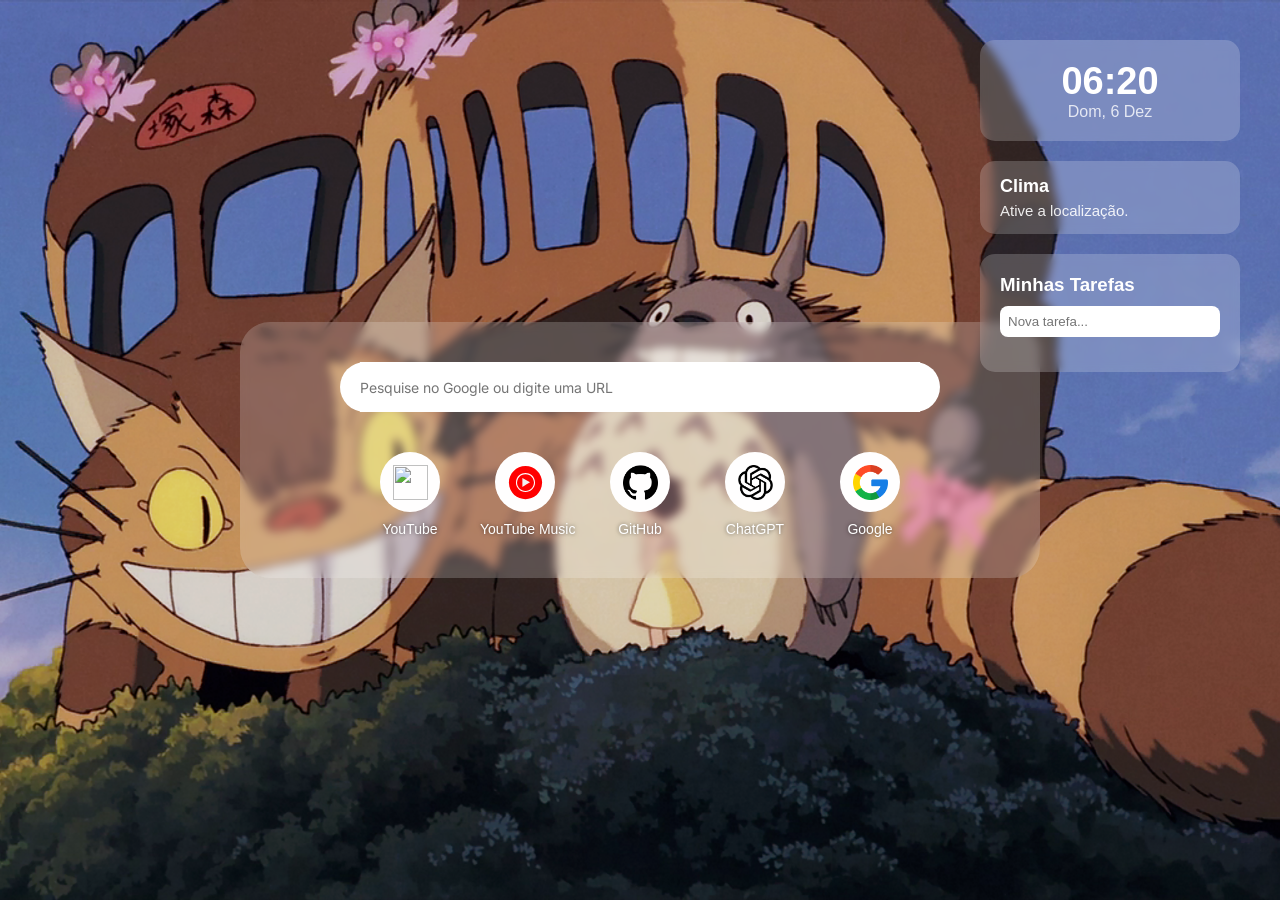
==== index.html @ b428fbd4 "first commit" ====
<!DOCTYPE html>
<html lang="pt-br">

<head>
    <meta charset="UTF-8">
    <meta name="viewport" content="width=device-width, initial-scale=1.0">
    <link rel="stylesheet" href="src/styles/styles.css">
    <title>HOME</title>
</head>

<body>
    <img class="background" src="./src/images/background.png">

    <div class="content">

        <form onsubmit="return searchGoogle()">
            <div class="search-box">
                <input type="text" id="searchInput" placeholder="Pesquise no Google ou digite uma URL">
            </div>
        </form>
        
        <div class="shortcuts">

            <div class="shortcut" onclick="window.open('https://www.youtube.com', '_blank')">
                <div class="shortcut-icon">
                    <img src="https://www.svgrepo.com/show/13671/youtube.svg">
                </div>
                <span>YouTube</span>
            </div>
            <div class="shortcut" onclick="window.open('https://music.youtube.com/', '_blank')">
                <div class="shortcut-icon">
                    <img src="src/images/youtube-music-song-multimedia-audio-svgrepo-com.svg">
                </div>
                <span>YouTube Music</span>
            </div>

            <div class="shortcut" onclick="window.open('https://github.com/user2510s', '_blank')">
                <div class="shortcut-icon">
                    <img src="src/images/github.png">
                </div>
                <span>GitHub</span>
            </div>

            <div class="shortcut" onclick="window.open('https://chat.openai.com', '_blank')">
                <div class="shortcut-icon">
                    <img src="src/images/chatgpt.png">
                </div>
                <span>ChatGPT</span>
            </div>

            <div class="shortcut" onclick="window.open('https://www.google.com', '_blank')">
                <div class="shortcut-icon">
                    <img src="src/images/google.png">
                </div>
                <span>Google</span>
            </div>

        </div>

    </div>
    <div class="widgets-container">

        <div class="clock">
            <div class="clock-time" id="clockTime">00:00</div>
            <div class="clock-date" id="clockDate">Carregando...</div>
        </div>

        <div class="weather" id="weatherBox">
            <h3>Clima</h3>
            <div class="weather-info" id="weatherInfo">Carregando...</div>
        </div>

        <div class="todo-box">
            <h3>Minhas Tarefas</h3>

            <input type="text" id="todoInput" placeholder="Nova tarefa...">

            <div id="todoList"></div>
        </div>
        

    </div>

    <script src="src/scripts/script.js"></script>

</body>

</html>
---- src/styles/styles.css ----
@import url("https://fonts.googleapis.com/css2?family=Inter:ital,opsz,wght@0,14..32,100..900;1,14..32,100..900&display=swap");

* {
  padding: 0;
  margin: 0;
  box-sizing: border-box;
  font-family: Arial, sans-serif;
}

body {
  width: 100%;
  height: 100vh;
  overflow: hidden;
  display: flex;
  align-items: center;
  justify-content: center;
  font-family: "Inter", sans-serif;
  font-weight: 300;
}

.background {
  position: fixed;
  top: 0;
  left: 0;
  width: 100%;
  height: 100%;
  object-fit: cover;
  z-index: -99;
  transition: transform 0.1s linear;
}

.content {
  width: 800px;
  padding: 40px;
  text-align: center;
  background-color: rgba(254, 255, 255, 0.2);
  backdrop-filter: blur(5px);
  border-radius: 30px;
}
/* Barra de busca */
.search-box {
  width: 100%;
  max-width: 600px;
  height: 50px;
  margin: 0 auto;
  background: white;
  border-radius: 25px;
  display: flex;
  align-items: center;
  padding: 0 20px;
}

.search-box input {
  width: 100%;
  height: 100%;
  font-family: "Inter", sans-serif;
  font-weight: bolder;
  border: none;
  outline: none;
  font-size: 14px;
}

/* Grid de atalhos */
.shortcuts {
  margin-top: 40px;
  display: flex;
  justify-content: center;
  align-items: center;
  flex-wrap: wrap;
  gap: 25px;
}

.shortcut {
  width: 90px;
  text-align: center;
  cursor: pointer;
  transition: all 0.5s cubic-bezier(0.075, 0.82, 0.165, 1);
}
.shortcut:hover {
  scale: 1.1;
  transition: all 0.5s cubic-bezier(0.075, 0.82, 0.165, 1);
}

.shortcut-icon {
  width: 60px;
  height: 60px;
  background: rgb(255, 254, 254);
  backdrop-filter: blur(8px);
  border-radius: 50%;
  display: flex;
  align-items: center;
  justify-content: center;
  margin: 0 auto 8px;
}

.shortcut-icon img {
  width: 35px;
  height: 35px;
}

.shortcut span {
  font-size: 14px;
  color: white;
  text-shadow: 0px 0px 4px rgba(0, 0, 0, 0.6);
  white-space: nowrap;
}
.widgets-container {
  position: absolute;
  top: 40px;
  right: 40px;
  display: flex;
  flex-direction: column;
  gap: 20px;
  z-index: 3;
}

/* ==== RELÓGIO ==== */
.clock {
  background: rgba(255, 255, 255, 0.2);
  backdrop-filter: blur(5px);
  padding: 20px 30px;
  border-radius: 15px;
  color: white;
  text-align: center;
  font-family: Arial, sans-serif;
  min-width: 180px;
}

.clock-time {
  font-size: 38px;
  font-weight: bold;
}

.clock-date {
  font-size: 16px;
  opacity: 0.8;
}

/* ==== CLIMA ==== */
.weather {
  background: rgba(255, 255, 255, 0.2);
  backdrop-filter: blur(5px);
  padding: 15px 20px;
  border-radius: 15px;
  color: white;
  min-width: 200px;
}

.weather h3 {
  margin-bottom: 5px;
  font-size: 18px;
}

.weather-info {
  font-size: 15px;
  opacity: 0.9;
}

/* ==== TO-DO LIST ==== */
.todo-box {
  background: rgba(255, 255, 255, 0.2);
  backdrop-filter: blur(5px);
  padding: 20px;
  border-radius: 15px;
  width: 260px;
  color: white;
}

.todo-box h3 {
  margin-bottom: 10px;
}

.todo-box input {
  width: 100%;
  padding: 8px;
  border-radius: 8px;
  border: none;
  outline: none;
  margin-bottom: 15px;
}

.todo-item {
  display: flex;
  justify-content: space-between;
  background: rgba(255, 255, 255, 0.15);
  padding: 8px;
  margin-bottom: 8px;
  border-radius: 8px;
}

.todo-text {
  width: 80%;
}

.todo-remove {
  cursor: pointer;
  font-weight: bold;
  color: #ffaaaa;
}
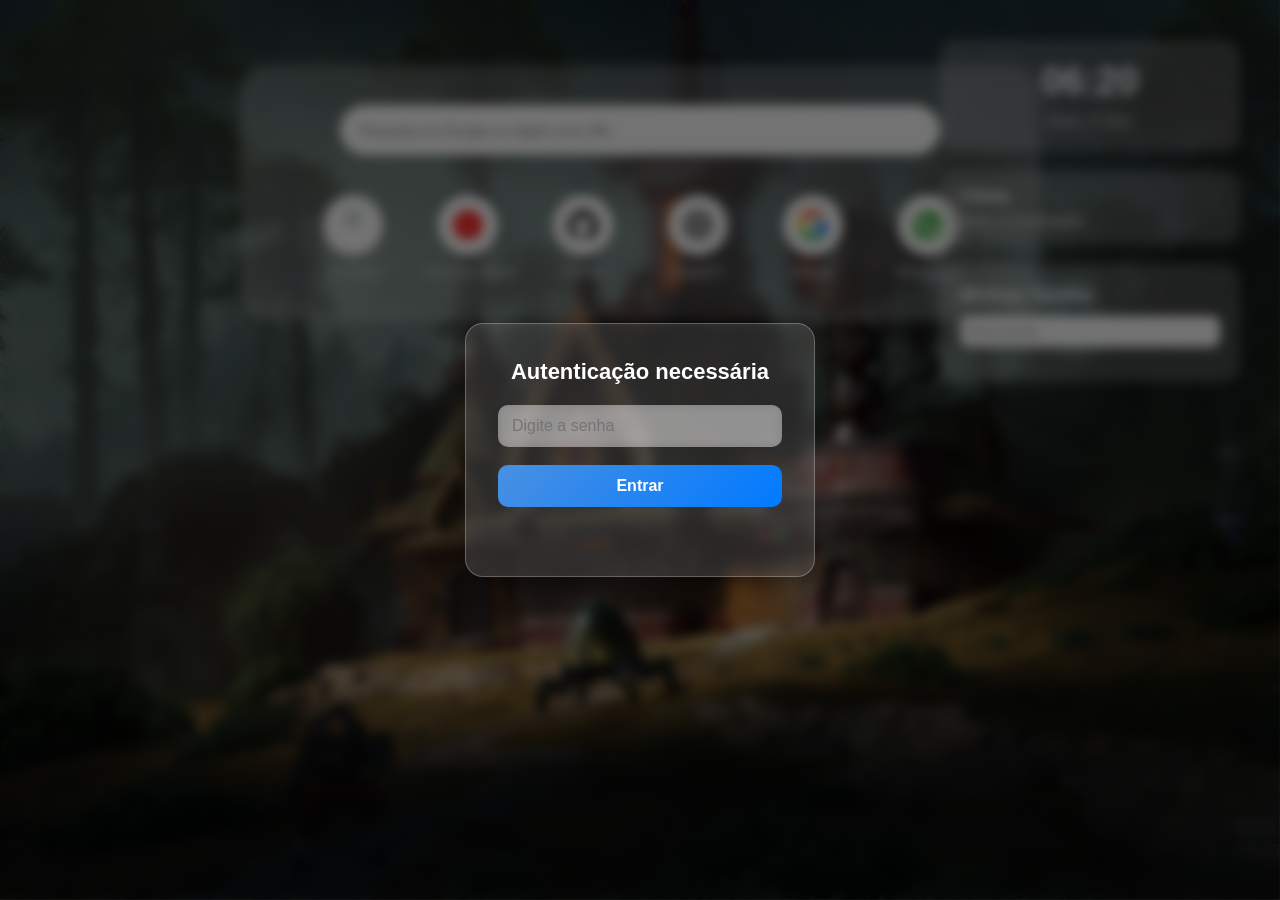
==== commit 7a37540e: "updates" ====
--- a/index.html
+++ b/index.html
@@ -6,19 +6,21 @@
     <meta name="viewport" content="width=device-width, initial-scale=1.0">
     <link rel="stylesheet" href="src/styles/styles.css">
     <title>HOME</title>
+    <link rel="shortcut icon" href="src/images/logo.png" type="image/x-icon">
 </head>
 
 <body>
-    <img class="background" src="./src/images/background.png">
+    <img class="background" src="./src/images/wallhaven-yqqvv7.jpg">
 
     <div class="content">
 
         <form onsubmit="return searchGoogle()">
             <div class="search-box">
-                <input type="text" id="searchInput" placeholder="Pesquise no Google ou digite uma URL">
+                <input type="text" id="searchInput" placeholder="Pesquise no Google ou digite uma URL"
+                    autocomplete="off">
             </div>
         </form>
-        
+
         <div class="shortcuts">
 
             <div class="shortcut" onclick="window.open('https://www.youtube.com', '_blank')">
@@ -54,6 +56,12 @@
                 </div>
                 <span>Google</span>
             </div>
+            <div class="shortcut" onclick="window.open('https://web.whatsapp.com/', '_blank')">
+                <div class="shortcut-icon">
+                    <img src="src/images/whatsapp.png">
+                </div>
+                <span>Whatsapp</span>
+            </div>
 
         </div>
 
@@ -77,11 +85,31 @@
 
             <div id="todoList"></div>
         </div>
-        
+
 
     </div>
+    <div class="autocomplete-box" id="autocompleteBox"></div>
 
+    <div id="recentHistory" class="recent-history" id="recentHistory"></div>
+
+    <div id="overlay" class="overlay">
+        <div class="popup">
+            <h2>Autenticação necessária</h2>
+            <input type="password" id="passwordInput" placeholder="Digite a senha">
+            <button id="passwordBtn">Entrar</button>
+            <p id="passwordError" class="error"></p>
+        </div>
+    </div>
+
+
+
+    <div id="liveIconsContainer"></div>
+
+
+
+    <script src="src/scripts/tw.js"></script>
     <script src="src/scripts/script.js"></script>
+    <script src="src/scripts/security.js"></script>
 
 </body>
 
--- a/src/styles/styles.css
+++ b/src/styles/styles.css
@@ -14,8 +14,115 @@
   display: flex;
   align-items: center;
   justify-content: center;
+  flex-direction: column;
   font-family: "Inter", sans-serif;
   font-weight: 300;
+}
+/* Overlay escuro com blur */
+.overlay {
+  position: fixed;
+  inset: 0;
+  background: rgba(0, 0, 0, 0.55);
+  backdrop-filter: blur(6px);
+  display: flex;
+  align-items: center;
+  justify-content: center;
+  z-index: 999999;
+  animation: fadeIn 0.3s ease;
+}
+
+/* Card do popup (efeito glass) */
+.popup {
+  width: 350px;
+  padding: 35px 32px;
+  background: rgba(255, 255, 255, 0.15);
+  backdrop-filter: blur(12px);
+  border-radius: 18px;
+  border: 1px solid rgba(255, 255, 255, 0.25);
+  box-shadow: 0 8px 35px rgba(0, 0, 0, 0.3);
+  text-align: center;
+  animation: slideUp 0.35s ease;
+}
+
+/* Título */
+.popup h2 {
+  color: white;
+  font-weight: 600;
+  font-size: 22px;
+  margin-bottom: 20px;
+}
+
+/* Input estilizado */
+.popup input {
+  width: 100%;
+  padding: 12px 14px;
+  font-size: 16px;
+  border-radius: 10px;
+  border: none;
+  outline: none;
+  background: rgba(255, 255, 255, 0.4);
+  backdrop-filter: blur(4px);
+  color: #000;
+  transition: all 0.2s ease;
+}
+
+.popup input:focus {
+  background: rgba(255, 255, 255, 0.55);
+  box-shadow: 0 0 0 2px rgba(255, 255, 255, 0.65);
+}
+
+/* Botão */
+.popup button {
+  width: 100%;
+  padding: 12px;
+  margin-top: 18px;
+  background: linear-gradient(135deg, #4a90e2, #007aff);
+  border: none;
+  border-radius: 10px;
+  font-size: 16px;
+  font-weight: 600;
+  color: white;
+  cursor: pointer;
+  transition: all 0.25s ease;
+}
+
+.popup button:hover {
+  transform: translateY(-2px);
+  box-shadow: 0 6px 15px rgba(0, 122, 255, 0.35);
+}
+
+.popup button:active {
+  transform: translateY(0);
+  box-shadow: none;
+}
+
+/* Texto de erro */
+#passwordError {
+  margin-top: 14px;
+  height: 20px;
+  color: #ff4444;
+  font-weight: 500;
+}
+
+/* Animações */
+@keyframes fadeIn {
+  from {
+    opacity: 0;
+  }
+  to {
+    opacity: 1;
+  }
+}
+
+@keyframes slideUp {
+  from {
+    opacity: 0;
+    transform: translateY(40px);
+  }
+  to {
+    opacity: 1;
+    transform: translateY(0);
+  }
 }
 
 .background {
@@ -31,6 +138,8 @@
 
 .content {
   width: 800px;
+  position: absolute;
+  top: 65px;
   padding: 40px;
   text-align: center;
   background-color: rgba(254, 255, 255, 0.2);
@@ -91,11 +200,15 @@
   align-items: center;
   justify-content: center;
   margin: 0 auto 8px;
-}
-
+  transition: all 0.5s cubic-bezier(0.075, 0.82, 0.165, 1);
+}
+.shortcut-icon:hover {
+  scale: 1.1;
+  transition: all 0.5s cubic-bezier(0.075, 0.82, 0.165, 1);
+}
 .shortcut-icon img {
-  width: 35px;
-  height: 35px;
+  width: 50%;
+  height: 50%;
 }
 
 .shortcut span {
@@ -123,7 +236,7 @@
   color: white;
   text-align: center;
   font-family: Arial, sans-serif;
-  min-width: 180px;
+  width: 300px;
 }
 
 .clock-time {
@@ -132,6 +245,7 @@
 }
 
 .clock-date {
+  margin-top: 10px;
   font-size: 16px;
   opacity: 0.8;
 }
@@ -143,7 +257,7 @@
   padding: 15px 20px;
   border-radius: 15px;
   color: white;
-  min-width: 200px;
+  width: 300px;
 }
 
 .weather h3 {
@@ -162,7 +276,7 @@
   backdrop-filter: blur(5px);
   padding: 20px;
   border-radius: 15px;
-  width: 260px;
+  width: 300px;
   color: white;
 }
 
@@ -194,6 +308,140 @@
 
 .todo-remove {
   cursor: pointer;
+  font-weight: 100;
+  color: #ff5c5c;
+  font-size: 20px;
+}
+
+.recent-history {
+  position: absolute;
+  top: 340px;
+  margin-top: 20px;
+  width: 800px;
+  display: flex;
+  gap: 12px;
+  z-index: 999;
+  flex-wrap: wrap;
+}
+
+.history-item {
+  display: flex;
+  align-items: center;
+  gap: 8px;
+  background-color: rgba(254, 255, 255, 0.2);
+  padding: 10px 15px;
+  border-radius: 12px;
+  cursor: pointer;
+  transition: 0.2s;
+  backdrop-filter: blur(5px);
+  z-index: 999;
+}
+
+.history-item:hover {
+  background: rgba(255, 255, 255, 0.2);
+  scale: 1.1;
+}
+
+.history-item img {
+  width: 22px;
+  height: 22px;
+  border-radius: 4px;
+}
+
+.history-text {
+  color: white;
+  font-size: 14px;
+}
+#autocompleteBox {
+  position: absolute;
+  top: 325px;
+  width: 800px;
+  background-color: rgba(254, 255, 255, 0.2);
+  backdrop-filter: blur(5px);
+  border-radius: 30px;
+  padding: 20px;
+  overflow: hidden;
+  display: none;
+  transform-origin: top;
+  animation: fadeDown 0.15s ease-out;
+  z-index: 999;
+  color: #ffffff;
+  max-height: 500px;
+  overflow-y: auto;
+}
+#autocompleteBox {
+  scrollbar-width: none; /* Firefox */
+  -ms-overflow-style: none; /* IE 10+ */
+}
+
+@keyframes fadeDown {
+  from {
+    opacity: 0;
+    transform: translateY(-6px) scale(0.98);
+  }
+  to {
+    opacity: 1;
+    transform: translateY(0) scale(1);
+  }
+}
+
+.autocomplete-section-title {
+  padding: 8px 12px;
+  font-size: 12px;
+  color: #ffffff;
+  font-weight: bolder;
+  text-transform: uppercase;
+}
+
+.autocomplete-item {
+  display: flex;
+  align-items: center;
+  padding: 10px 12px;
+  cursor: pointer;
+}
+
+.autocomplete-item:hover,
+.autocomplete-item.active {
+  background-color: rgba(254, 255, 255, 0.2);
+  border-radius: 20px;
+}
+
+.autocomplete-highlight {
   font-weight: bold;
-  color: #ffaaaa;
-}
+}
+
+#liveIconsContainer {
+    position: fixed;
+    bottom: 20px;
+    left: 20px;
+    display: flex;
+    gap: 10px;
+    z-index: 9999;
+}
+
+.live-icon {
+    position: relative;
+    width: 50px;
+    height: 50px;
+    cursor: pointer;
+}
+
+.live-icon img {
+    width: 100%;
+    height: 100%;
+    border-radius: 50%;
+    object-fit: cover;
+    position: relative;
+    z-index: 2; /* garante que a foto fique na frente das partículas */
+    transition: all linear .1s;
+}
+.live-icon img:hover{
+  scale: 1.1;
+}
+
+@keyframes pulseParticle {
+    0% { transform: scale(0) translate(0,0); opacity: 0.8; }
+    50% { transform: scale(1) translate(var(--x), var(--y)); opacity: 0.5; }
+    100% { transform: scale(0) translate(0,0); opacity: 0; }
+}
+
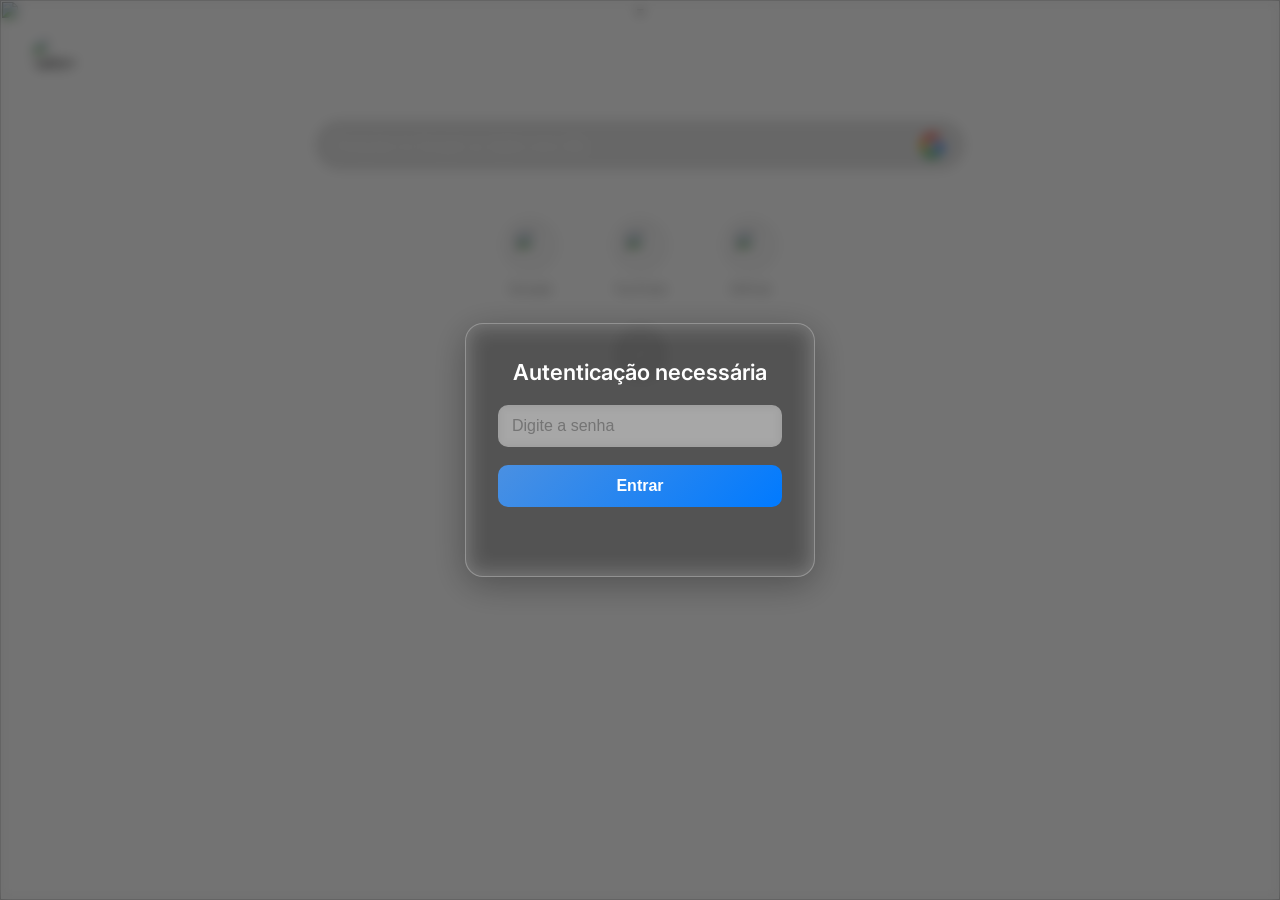
==== commit eb09d751: "Big updates" ====
--- a/index.html
+++ b/index.html
@@ -4,113 +4,467 @@
 <head>
     <meta charset="UTF-8">
     <meta name="viewport" content="width=device-width, initial-scale=1.0">
+
     <link rel="stylesheet" href="src/styles/styles.css">
+    <link rel="stylesheet" href="src/styles/modalSetings.css">
     <title>HOME</title>
     <link rel="shortcut icon" href="src/images/logo.png" type="image/x-icon">
 </head>
 
 <body>
-    <img class="background" src="./src/images/wallhaven-yqqvv7.jpg">
-
-    <div class="content">
-
-        <form onsubmit="return searchGoogle()">
-            <div class="search-box">
-                <input type="text" id="searchInput" placeholder="Pesquise no Google ou digite uma URL"
-                    autocomplete="off">
-            </div>
-        </form>
-
-        <div class="shortcuts">
-
-            <div class="shortcut" onclick="window.open('https://www.youtube.com', '_blank')">
-                <div class="shortcut-icon">
-                    <img src="https://www.svgrepo.com/show/13671/youtube.svg">
+    <img class="background" src="" id="homeWallpaper">
+
+    <!--background-->
+    <!---->=
+
+    <div class="container">
+
+        <div class="content">
+            <form id="searchForm">
+                <div class="search-box">
+                    <input type="text" id="searchInput" placeholder="Pesquise no Google ou digite uma URL"
+                        autocomplete="off" />
+                    <img src="src/images/google-marketing-platform-svgrepo-com.svg" class="searchIcon" id="search"
+                        alt="search" />
                 </div>
-                <span>YouTube</span>
-            </div>
-            <div class="shortcut" onclick="window.open('https://music.youtube.com/', '_blank')">
-                <div class="shortcut-icon">
-                    <img src="src/images/youtube-music-song-multimedia-audio-svgrepo-com.svg">
-                </div>
-                <span>YouTube Music</span>
-            </div>
-
-            <div class="shortcut" onclick="window.open('https://github.com/user2510s', '_blank')">
-                <div class="shortcut-icon">
-                    <img src="src/images/github.png">
-                </div>
-                <span>GitHub</span>
-            </div>
-
-            <div class="shortcut" onclick="window.open('https://chat.openai.com', '_blank')">
-                <div class="shortcut-icon">
-                    <img src="src/images/chatgpt.png">
-                </div>
-                <span>ChatGPT</span>
-            </div>
-
-            <div class="shortcut" onclick="window.open('https://www.google.com', '_blank')">
-                <div class="shortcut-icon">
-                    <img src="src/images/google.png">
-                </div>
-                <span>Google</span>
-            </div>
-            <div class="shortcut" onclick="window.open('https://web.whatsapp.com/', '_blank')">
-                <div class="shortcut-icon">
-                    <img src="src/images/whatsapp.png">
-                </div>
-                <span>Whatsapp</span>
-            </div>
-
-        </div>
-
-    </div>
-    <div class="widgets-container">
-
-        <div class="clock">
-            <div class="clock-time" id="clockTime">00:00</div>
-            <div class="clock-date" id="clockDate">Carregando...</div>
-        </div>
-
-        <div class="weather" id="weatherBox">
-            <h3>Clima</h3>
-            <div class="weather-info" id="weatherInfo">Carregando...</div>
-        </div>
-
-        <div class="todo-box">
-            <h3>Minhas Tarefas</h3>
-
-            <input type="text" id="todoInput" placeholder="Nova tarefa...">
-
-            <div id="todoList"></div>
-        </div>
-
-
-    </div>
-    <div class="autocomplete-box" id="autocompleteBox"></div>
-
-    <div id="recentHistory" class="recent-history" id="recentHistory"></div>
-
-    <div id="overlay" class="overlay">
-        <div class="popup">
-            <h2>Autenticação necessária</h2>
-            <input type="password" id="passwordInput" placeholder="Digite a senha">
-            <button id="passwordBtn">Entrar</button>
-            <p id="passwordError" class="error"></p>
-        </div>
-    </div>
+            </form>
+
+            <!-- shortcuts -->
+
+            <div class="shortcuts" id="shortcutsContainer"></div>
+
+            <div class="shortcut add-button" id="addShortcutBtn">
+                <img src="icons/edit-3-svgrepo-com.svg" alt="add" style="width: 20px;">
+            </div>
+
+            <!-- MENU DE CONTEXTO -->
+
+        </div>
+
+        <!-- widgets -->
+
+        <div class="widgets-container">
+
+            <div class="clock" id="clockcontainer">
+                <div class="clock-time" id="clockTime">00:00</div>
+                <div class="clock-date" id="clockDate" style="display: none;">Carregando...</div>
+            </div>
+
+            <div class="weather" id="weatherBox">
+                <div class="weather-info" id="weatherInfo">Carregando...</div>
+            </div>
+
+        </div>
+
+        <div class="autocomplete-box" id="autocompleteBox"></div>
+
+        <div id="recentHistory" class="recent-history" id="recentHistory"></div>
+
+        <div id="overlay" class="overlay">
+
+            <div class="popup">
+                <h2>Autenticação necessária</h2>
+                <input type="password" id="passwordInput" placeholder="Digite a senha">
+                <button id="passwordBtn">Entrar</button>
+                <p id="passwordError" class="error"></p>
+            </div>
+
+        </div>
+
+    </div>
+
+    <!-- Modal -->
+
+    <div id="shortcutModal" class="modal">
+
+        <div class="modal-content">
+            <h3 id="modalTitle">Adicionar Atalho</h3>
+
+            <input id="siteName" type="text" placeholder="Nome do site" autocomplete="off">
+            <input id="siteUrl" type="text" placeholder="URL (https://...)" autocomplete="off">
+
+            <button id="saveShortcut">Salvar</button>
+            <button id="closeModal">Cancelar</button>
+        </div>
+
+    </div>
+
 
 
 
     <div id="liveIconsContainer"></div>
 
-
-
-    <script src="src/scripts/tw.js"></script>
-    <script src="src/scripts/script.js"></script>
+    </div>
+
+    <div id="contextMenu" class="context-menu">
+
+        <div id="ctxEdit">Editar</div>
+        <div id="ctxDelete">Excluir</div>
+
+    </div>
+
+    <div class="music-widget minimized" id="player">
+
+        <img class="cover" src="https://i.pinimg.com/originals/8d/df/a8/8ddfa888e1191436592c00c7ed700844.gif"
+            alt="cover">
+
+        <button id="toggleSize" class="minimize-btn">—</button>
+
+        <div class="info">
+            <h3 class="title">Plaza Music</h3>
+            <p class="artist">plaza.one</p>
+        </div>
+
+        <button id="playBtn" class="play-btn">▶</button>
+
+        <div class="time-box">
+            <span id="currentTime">0:00</span>
+        </div>
+
+        <audio id="audio" src="https://radio.plaza.one/mp3_low"></audio>
+
+    </div>
+
+    <div class="configs" id="abrirModal">
+
+        <img src="https://i.pinimg.com/736x/77/0d/3c/770d3c60c46a7e2ebfe9c273e5194df5.jpg" alt="settings"
+            style="width: 45px; border-radius: 50%;" id="openModalIcon">
+
+    </div>
+
+    <div class="modalSetings" id="conteudo">
+
+        <div class="containerSet">
+            <img class="ClienteTwitchImg" src="https://i.pinimg.com/736x/77/0d/3c/770d3c60c46a7e2ebfe9c273e5194df5.jpg"
+                alt="te" id="containerIconProfile">
+            <div class="setWallpaper">
+                <img data-lazy data-src="src/images/wallhaven-5yd6d5.png" alt="BG1">
+                <img data-lazy data-src="src/images/background.png" alt="BG2">
+                <img data-lazy data-src="src/images/wallhaven-yqqvv7.jpg" alt="BG3">
+                <img data-lazy data-src="src/images/wallpaper2.png" alt="BG4">
+                <img data-lazy data-src="https://w.wallhaven.cc/full/vp/wallhaven-vpp2g5.png" alt="BG5">
+                <img data-lazy data-src="https://w.wallhaven.cc/full/w5/wallhaven-w557rr.jpg" alt="BG6">
+                <img data-lazy data-src="https://w.wallhaven.cc/full/k8/wallhaven-k881zd.jpg" alt="BG7">
+                <img data-lazy data-src="https://w.wallhaven.cc/full/w5/wallhaven-w5eq57.jpg" alt="BG8">
+            </div>
+
+
+            <div class="section">
+                <input type="checkbox" id="checkboxInput">
+                <label for="checkboxInput" class="toggleSwitch"></label>
+                <p>Relogio Visivel</p>
+            </div>
+            <div class="section">
+                <input type="checkbox" id="checkboxInput2">
+                <label for="checkboxInput2" class="toggleSwitch"></label>
+                <p>Widget de Tempo</p>
+            </div>
+            <div class="section">
+                <input type="checkbox" id="checkboxInput3">
+                <label for="checkboxInput3" class="toggleSwitch"></label>
+                <p>Payer de musica</p>
+            </div>
+            <div class="section">
+                <input type="checkbox" id="checkboxInput4">
+                <label for="checkboxInput4" class="toggleSwitch"></label>
+                <p>Twitch Inscritos</p>
+            </div>
+            <div class="modalSetingsCLose" id="botao">
+                <p>ok</p>
+            </div>
+            <!-- From Uiverse.io by DarthKarim -->
+            <a href="#" class="playstore-button">
+                <svg viewBox="0 -28.5 256 256" class="icon" fill="currentColor" xmlns="http://www.w3.org/2000/svg">
+                    <path
+                        d="M216.856339,16.5966031 C200.285002,8.84328665 182.566144,3.2084988 164.041564,0 C161.766523,4.11318106 159.108624,9.64549908 157.276099,14.0464379 C137.583995,11.0849896 118.072967,11.0849896 98.7430163,14.0464379 C96.9108417,9.64549908 94.1925838,4.11318106 91.8971895,0 C73.3526068,3.2084988 55.6133949,8.86399117 39.0420583,16.6376612 C5.61752293,67.146514 -3.4433191,116.400813 1.08711069,164.955721 C23.2560196,181.510915 44.7403634,191.567697 65.8621325,198.148576 C71.0772151,190.971126 75.7283628,183.341335 79.7352139,175.300261 C72.104019,172.400575 64.7949724,168.822202 57.8887866,164.667963 C59.7209612,163.310589 61.5131304,161.891452 63.2445898,160.431257 C105.36741,180.133187 151.134928,180.133187 192.754523,160.431257 C194.506336,161.891452 196.298154,163.310589 198.110326,164.667963 C191.183787,168.842556 183.854737,172.420929 176.223542,175.320965 C180.230393,183.341335 184.861538,190.991831 190.096624,198.16893 C211.238746,191.588051 232.743023,181.531619 254.911949,164.955721 C260.227747,108.668201 245.831087,59.8662432 216.856339,16.5966031 Z M85.4738752,135.09489 C72.8290281,135.09489 62.4592217,123.290155 62.4592217,108.914901 C62.4592217,94.5396472 72.607595,82.7145587 85.4738752,82.7145587 C98.3405064,82.7145587 108.709962,94.5189427 108.488529,108.914901 C108.508531,123.290155 98.3405064,135.09489 85.4738752,135.09489 Z M170.525237,135.09489 C157.88039,135.09489 147.510584,123.290155 147.510584,108.914901 C147.510584,94.5396472 157.658606,82.7145587 170.525237,82.7145587 C183.391518,82.7145587 193.761324,94.5189427 193.539891,108.914901 C193.539891,123.290155 183.391518,135.09489 170.525237,135.09489 Z">
+                    </path>
+                </svg>
+                <span class="texts">
+                    <span class="text-1">JOIN THE</span>
+                    <span class="text-2">DISCORD</span>
+                </span>
+            </a>
+
+
+        </div>
+
+    </div>
+
+
+    <button id="loginBtn" style="display: none;">Login com Twitch</button>
+
+    <script type="module" src="src/scripts/script.js"></script>
+    <script type="module" src="src/scripts/twitch/twitch.js"></script>
     <script src="src/scripts/security.js"></script>
+    <script>
+        /* Configuração para lazy-load universal */
+        const lazyElements = document.querySelectorAll("[data-lazy]");
+
+        /* Observer */
+        const observer = new IntersectionObserver((entries) => {
+            entries.forEach(entry => {
+                const el = entry.target;
+
+                if (entry.isIntersecting) {
+                    // MONTAR quando fica visível
+                    if (!el.dataset.loaded) {
+                        mountElement(el);
+                        el.dataset.loaded = "true";
+                    }
+                } else {
+                    // DESCARREGAR quando fica invisível
+                    if (el.dataset.loaded) {
+                        unmountElement(el);
+                        el.dataset.loaded = "";
+                    }
+                }
+            });
+        }, {
+            threshold: 0.10
+        });
+
+        /* Ativa o observer */
+        lazyElements.forEach(el => observer.observe(el));
+
+
+        /* ----------------------
+           Função de MONTAGEM
+           ---------------------- */
+        function mountElement(el) {
+
+            // Caso seja uma imagem
+            if (el.dataset.src) {
+                el.src = el.dataset.src;
+            }
+
+            // Caso seja um iframe
+            if (el.tagName === "IFRAME" && el.dataset.src) {
+                el.src = el.dataset.src;
+            }
+
+            // Se for HTML dinâmico pesado
+            if (el.dataset.html) {
+                el.innerHTML = el.dataset.html;
+            }
+
+            // Se tiver script embutido
+            if (el.dataset.script) {
+                const fn = new Function(el.dataset.script);
+                fn();
+            }
+        }
+
+
+        /* ----------------------
+           Função de DESCARREGAR
+           ---------------------- */
+        function unmountElement(el) {
+
+            // Remove src para liberar memória
+            if (el.dataset.src) {
+                el.removeAttribute("src");
+            }
+
+            // Apaga HTML gerado dinamicamente
+            if (el.dataset.html) {
+                el.innerHTML = "";
+            }
+
+            // Se tiver script de limpeza
+            if (el.dataset.cleanup) {
+                const fn = new Function(el.dataset.cleanup);
+                fn();
+            }
+        }
+        document.addEventListener("DOMContentLoaded", () => {
+            const bgElement = document.querySelector(".background");
+            const wallpapers = document.querySelectorAll(".setWallpaper img");
+
+            // 1. Carregar background salvo no localStorage
+            const savedBG = localStorage.getItem("selectedWallpaper");
+            if (savedBG) {
+                bgElement.src = savedBG;
+            }
+
+            // 2. Evento de clique para trocar o background
+            wallpapers.forEach(img => {
+                img.addEventListener("click", () => {
+                    const newBG = img.getAttribute("data-src");
+
+                    // Troca o background principal
+                    bgElement.src = newBG;
+
+                    // Salva no localStorage
+                    localStorage.setItem("selectedWallpaper", newBG);
+                });
+            });
+        });
+        const modal = document.getElementById("conteudo");
+        const botaoFechar = document.getElementById("botao");
+
+        // Guarda as imagens internas do modal
+        const modalImages = modal.querySelectorAll("img[data-src]");
+
+        // Função para descarregar imagens
+        function unloadImages() {
+            modalImages.forEach(img => {
+                img.removeAttribute("src"); // remove a imagem da memória
+            });
+        }
+
+        // Função para recarregar imagens
+        function reloadImages() {
+            modalImages.forEach(img => {
+                const original = img.getAttribute("data-src");
+                img.src = original;
+            });
+        }
+
+        // FECHAR MODAL
+        botaoFechar.addEventListener("click", () => {
+            unloadImages();          // descarrega as imagens
+            modal.style.display = "none";
+        });
+
+        // ABRIR MODAL  (se você tiver um botão para abrir)
+        const abrir = document.getElementById("abrirModal"); // coloque seu botão aqui
+
+        if (abrir) {
+            abrir.addEventListener("click", () => {
+                modal.style.display = "flex";  // ou block, conforme seu layout
+                reloadImages();                // recarrega quando abrir
+            });
+        }
+
+        document.getElementById("abrirModal").addEventListener("click", () => {
+            modal.style.display = "flex"; // ou "block", dependendo do seu CSS
+        });
+
+
+    </script>
+    <script>
+        document.addEventListener("DOMContentLoaded", () => {
+            const checkbox = document.getElementById("checkboxInput");
+            const clockContainer = document.getElementById("clockcontainer");
+
+            // Recupera estado salvo
+            const savedState = localStorage.getItem("clockVisible");
+
+            if (savedState === "true") {
+                checkbox.checked = true;
+                clockContainer.style.display = "block";
+            } else {
+                clockContainer.style.display = "none";
+            }
+
+            // Escuta mudança no checkbox
+            checkbox.addEventListener("change", () => {
+                if (checkbox.checked) {
+                    clockContainer.style.display = "block";
+                    localStorage.setItem("clockVisible", "true");
+                } else {
+                    clockContainer.style.display = "none";
+                    localStorage.setItem("clockVisible", "false");
+                }
+            });
+        });
+        document.addEventListener("DOMContentLoaded", () => {
+            const checkbox = document.getElementById("checkboxInput3");
+            const clockContainer = document.getElementById("player");
+
+            // Recupera estado salvo
+            const savedState = localStorage.getItem("playerVisible");
+
+            if (savedState === "true") {
+                checkbox.checked = true;
+                clockContainer.style.display = "";
+            } else {
+                clockContainer.style.display = "none";
+            }
+
+            // Escuta mudança no checkbox
+            checkbox.addEventListener("change", () => {
+                if (checkbox.checked) {
+                    clockContainer.style.display = "";
+                    localStorage.setItem("playerVisible", "true");
+                } else {
+                    clockContainer.style.display = "none";
+                    localStorage.setItem("playerVisible", "false");
+                }
+            });
+        });
+        document.addEventListener("DOMContentLoaded", () => {
+            const checkbox = document.getElementById("checkboxInput4");
+            const clockContainer = document.getElementById("liveIconsContainer");
+
+            // Recupera estado salvo
+            const savedState = localStorage.getItem("liveVisible");
+
+            if (savedState === "true") {
+                checkbox.checked = true;
+                clockContainer.style.display = "";
+            } else {
+                clockContainer.style.display = "none";
+            }
+
+            // Escuta mudança no checkbox
+            checkbox.addEventListener("change", () => {
+                if (checkbox.checked) {
+                    clockContainer.style.display = "flex";
+                    localStorage.setItem("liveVisible", "true");
+                } else {
+                    clockContainer.style.display = "none";
+                    localStorage.setItem("liveVisible", "false");
+                }
+            });
+        });
+    </script>
+    <script>
+        document.addEventListener("DOMContentLoaded", () => {
+            const checkbox = document.getElementById("checkboxInput2");
+            const weatherContainer = document.getElementById("weatherBox");
+
+            // Recupera estado salvo
+            const savedState = localStorage.getItem("weatherBoxVisible");
+
+            if (savedState === "true") {
+                checkbox.checked = true;
+                weatherContainer.style.display = "block";
+            } else {
+                weatherContainer.style.display = "none";
+            }
+
+            // Escuta mudança no checkbox
+            checkbox.addEventListener("change", () => {
+                if (checkbox.checked) {
+                    weatherContainer.style.display = "block";
+                    localStorage.setItem("weatherBoxVisible", "true");
+                } else {
+                    weatherContainer.style.display = "none";
+                    localStorage.setItem("weatherBoxVisible", "false");
+                }
+            });
+        });
+
+        const loadUserIcon = localStorage.getItem("iconTwitch");
+        const UserDefaltIcon = "https://i.pinimg.com/736x/77/0d/3c/770d3c60c46a7e2ebfe9c273e5194df5.jpg"
+        function loadedUserIconTw() {
+            if (loadUserIcon != null) {
+                openModalIcon.src = loadUserIcon
+                containerIconProfile.src = loadUserIcon
+                return
+            }
+
+            openModalIcon.src = UserDefaltIcons
+            containerIconProfile.src = UserDefaltIcon
+
+        }
+        loadedUserIconTw()
+
+
+    </script>
+
 
 </body>
 
-</html>+</html>
--- a/src/styles/styles.css
+++ b/src/styles/styles.css
@@ -1,15 +1,17 @@
 @import url("https://fonts.googleapis.com/css2?family=Inter:ital,opsz,wght@0,14..32,100..900;1,14..32,100..900&display=swap");
+@import url("https://fonts.googleapis.com/css2?family=Bitcount+Prop+Single:wght@100..900&display=swap");
 
 * {
   padding: 0;
   margin: 0;
   box-sizing: border-box;
-  font-family: Arial, sans-serif;
 }
 
 body {
   width: 100%;
-  height: 100vh;
+  height: 90dvh;
+  margin: 0;
+  padding: 0;
   overflow: hidden;
   display: flex;
   align-items: center;
@@ -17,6 +19,17 @@
   flex-direction: column;
   font-family: "Inter", sans-serif;
   font-weight: 300;
+  -webkit-user-select: none; /* Chrome, Safari, Opera */
+  -moz-user-select: none; /* Firefox */
+  -ms-user-select: none; /* Internet Explorer/Edge */
+  user-select: none;
+}
+
+.container {
+  width: 800px;
+  height: 100dvh;
+  padding-top: 60px;
+  /* background-color: red; */
 }
 /* Overlay escuro com blur */
 .overlay {
@@ -100,7 +113,7 @@
 #passwordError {
   margin-top: 14px;
   height: 20px;
-  color: #ff4444;
+  color: #fa4343aa;
   font-weight: 500;
 }
 
@@ -133,13 +146,11 @@
   height: 100%;
   object-fit: cover;
   z-index: -99;
-  transition: transform 0.1s linear;
+  transition: transform 9000ms cubic-bezier(0.05, 0.885, 0.2, 1.3);
 }
 
 .content {
   width: 800px;
-  position: absolute;
-  top: 65px;
   padding: 40px;
   text-align: center;
   background-color: rgba(254, 255, 255, 0.2);
@@ -149,10 +160,11 @@
 /* Barra de busca */
 .search-box {
   width: 100%;
-  max-width: 600px;
+  max-width: 650px;
   height: 50px;
   margin: 0 auto;
-  background: white;
+  background: rgba(0, 0, 0, 0.101);
+  backdrop-filter: blur(5px);
   border-radius: 25px;
   display: flex;
   align-items: center;
@@ -164,11 +176,19 @@
   height: 100%;
   font-family: "Inter", sans-serif;
   font-weight: bolder;
+  color: #ffffff;
+  background: transparent;
   border: none;
   outline: none;
   font-size: 14px;
 }
-
+.search-box input::placeholder {
+  color: #ffffffa4;
+}
+.searchIcon {
+  width: 25px;
+  cursor: pointer;
+}
 /* Grid de atalhos */
 .shortcuts {
   margin-top: 40px;
@@ -176,39 +196,36 @@
   justify-content: center;
   align-items: center;
   flex-wrap: wrap;
-  gap: 25px;
+  gap: 35px;
 }
 
 .shortcut {
   width: 90px;
   text-align: center;
-  cursor: pointer;
-  transition: all 0.5s cubic-bezier(0.075, 0.82, 0.165, 1);
-}
-.shortcut:hover {
-  scale: 1.1;
+  display: flex;
+  flex-direction: column;
+  justify-content: center;
+  align-items: center;
+  cursor: pointer;
   transition: all 0.5s cubic-bezier(0.075, 0.82, 0.165, 1);
 }
 
 .shortcut-icon {
   width: 60px;
   height: 60px;
-  background: rgb(255, 254, 254);
-  backdrop-filter: blur(8px);
+  background: rgba(16, 16, 16, 0.028);
+  backdrop-filter: blur(0.5px);
   border-radius: 50%;
   display: flex;
   align-items: center;
   justify-content: center;
-  margin: 0 auto 8px;
-  transition: all 0.5s cubic-bezier(0.075, 0.82, 0.165, 1);
-}
-.shortcut-icon:hover {
-  scale: 1.1;
-  transition: all 0.5s cubic-bezier(0.075, 0.82, 0.165, 1);
+  margin-bottom: 5px;
+  margin-top: 5px;
 }
 .shortcut-icon img {
-  width: 50%;
-  height: 50%;
+  width: 35px;
+  border-radius: 10px;
+  padding: 2px;
 }
 
 .shortcut span {
@@ -216,48 +233,59 @@
   color: white;
   text-shadow: 0px 0px 4px rgba(0, 0, 0, 0.6);
   white-space: nowrap;
+  overflow: hidden; /* Esconde o excesso */
+  text-overflow: ellipsis; /* Exibe "..." */
+  max-width: 90px;
 }
 .widgets-container {
   position: absolute;
-  top: 40px;
-  right: 40px;
+  top: 20px;
+  right: 20px;
   display: flex;
   flex-direction: column;
-  gap: 20px;
+  align-items: end;
   z-index: 3;
+}
+
+.weather-info {
+  position: relative;
+  z-index: 10;
+  font-weight: 300;
+  transition: transform 0.2s ease-out;
+  opacity: 0.8;
 }
 
 /* ==== RELÓGIO ==== */
 .clock {
-  background: rgba(255, 255, 255, 0.2);
-  backdrop-filter: blur(5px);
-  padding: 20px 30px;
   border-radius: 15px;
   color: white;
-  text-align: center;
-  font-family: Arial, sans-serif;
+  text-align: right;
+  display: flex;
+  flex-direction: column;
+  gap: 4px;
+}
+
+.clock-time {
+  font-family: "Bitcount Prop Single", system-ui;
+  font-size: 50px;
   width: 300px;
 }
 
-.clock-time {
-  font-size: 38px;
-  font-weight: bold;
-}
-
 .clock-date {
-  margin-top: 10px;
   font-size: 16px;
-  opacity: 0.8;
+  font-weight: 200;
 }
 
 /* ==== CLIMA ==== */
 .weather {
-  background: rgba(255, 255, 255, 0.2);
-  backdrop-filter: blur(5px);
-  padding: 15px 20px;
-  border-radius: 15px;
+  margin-top: 5px;
+  margin-right: 12px;
   color: white;
   width: 300px;
+  text-align: right;
+  display: flex;
+  flex-direction: column;
+  gap: 2px;
 }
 
 .weather h3 {
@@ -270,51 +298,8 @@
   opacity: 0.9;
 }
 
-/* ==== TO-DO LIST ==== */
-.todo-box {
-  background: rgba(255, 255, 255, 0.2);
-  backdrop-filter: blur(5px);
-  padding: 20px;
-  border-radius: 15px;
-  width: 300px;
-  color: white;
-}
-
-.todo-box h3 {
-  margin-bottom: 10px;
-}
-
-.todo-box input {
-  width: 100%;
-  padding: 8px;
-  border-radius: 8px;
-  border: none;
-  outline: none;
-  margin-bottom: 15px;
-}
-
-.todo-item {
-  display: flex;
-  justify-content: space-between;
-  background: rgba(255, 255, 255, 0.15);
-  padding: 8px;
-  margin-bottom: 8px;
-  border-radius: 8px;
-}
-
-.todo-text {
-  width: 80%;
-}
-
-.todo-remove {
-  cursor: pointer;
-  font-weight: 100;
-  color: #ff5c5c;
-  font-size: 20px;
-}
-
 .recent-history {
-  position: absolute;
+  animation: fadeDown 0.4s ease-out;
   top: 340px;
   margin-top: 20px;
   width: 800px;
@@ -353,8 +338,7 @@
   font-size: 14px;
 }
 #autocompleteBox {
-  position: absolute;
-  top: 325px;
+  margin-top: 20px;
   width: 800px;
   background-color: rgba(254, 255, 255, 0.2);
   backdrop-filter: blur(5px);
@@ -363,10 +347,10 @@
   overflow: hidden;
   display: none;
   transform-origin: top;
-  animation: fadeDown 0.15s ease-out;
+  animation: fadeDown 0.1s cubic-bezier(0.165, 0.84, 0.44, 1);
   z-index: 999;
   color: #ffffff;
-  max-height: 500px;
+  max-height: 280px;
   overflow-y: auto;
 }
 #autocompleteBox {
@@ -403,45 +387,596 @@
 .autocomplete-item:hover,
 .autocomplete-item.active {
   background-color: rgba(254, 255, 255, 0.2);
-  border-radius: 20px;
+  border-radius: 12px;
 }
 
 .autocomplete-highlight {
   font-weight: bold;
 }
 
-#liveIconsContainer {
-    position: fixed;
-    bottom: 20px;
-    left: 20px;
-    display: flex;
-    gap: 10px;
-    z-index: 9999;
-}
-
+#liveIconsContainer { 
+  max-width: 400px;
+  overflow-x: auto;
+  overflow-y: hidden;
+  display: flex;
+  flex-wrap: nowrap; /* impede quebra para próxima linha */
+  align-items: center;
+  gap: 8px;
+  position: fixed;
+  left: 360px;
+  background-color: rgba(255, 255, 255, 0.2);
+  backdrop-filter: blur(2px);
+  height: 68px;
+  padding: 0 10px;
+  border-radius: 18px;
+  bottom: 15px;
+  z-index: 9999;
+  transition: background-color 0.3s ease;
+  -webkit-overflow-scrolling: touch; /* scroll mais suave em mobile */
+}
+
+/* quando vazio */
+#liveIconsContainer:empty {
+  background-color: transparent;
+  backdrop-filter: none;
+}
+#liveIconsContainer::-webkit-scrollbar {
+  height: 5px; /* altura da barra horizontal */
+}
+
+#liveIconsContainer::-webkit-scrollbar-track {
+  background: transparent; /* fundo transparente */
+}
+#liveIconsContainer::-webkit-scrollbar-thumb {
+  background: #ffffff00; /* cor do “botão” da barra */
+  border-radius: 10px;
+  cursor: pointer;
+  transition: all 0.5s cubic-bezier(0.075, 0.82, 0.165, 1);
+}
+#liveIconsContainer::-webkit-scrollbar-thumb:hover {
+  background: #ffffffa5;
+  transition: all 0.5s cubic-bezier(0.075, 0.82, 0.165, 1);
+}
 .live-icon {
-    position: relative;
-    width: 50px;
-    height: 50px;
-    cursor: pointer;
+  position: relative;
+  min-width: 45px;
+  height: 45px;
+  cursor: pointer;
+  transition: all 1s cubic-bezier(0.075, 0.82, 0.165, 1);
 }
 
 .live-icon img {
-    width: 100%;
-    height: 100%;
-    border-radius: 50%;
-    object-fit: cover;
-    position: relative;
-    z-index: 2; /* garante que a foto fique na frente das partículas */
-    transition: all linear .1s;
-}
-.live-icon img:hover{
-  scale: 1.1;
-}
-
-@keyframes pulseParticle {
-    0% { transform: scale(0) translate(0,0); opacity: 0.8; }
-    50% { transform: scale(1) translate(var(--x), var(--y)); opacity: 0.5; }
-    100% { transform: scale(0) translate(0,0); opacity: 0; }
-}
-
+  width: 100%;
+  height: 100%;
+  border-radius: 50%;
+  background-color: #000;
+  /* border: 2px rgb(179, 0, 255) solid; */
+  object-fit: cover;
+  position: relative;
+  z-index: 2; /* garante que a foto fique na frente das partículas */
+  transition: all 1s cubic-bezier(0.075, 0.82, 0.165, 1);
+}
+.picture {
+  width: 180px;
+  position: fixed;
+  bottom: -10px;
+  right: 40px;
+}
+
+#loginBtn {
+  padding: 12px;
+  background: #9146ff;
+  color: white;
+  border: none;
+  cursor: pointer;
+  font-size: 16px;
+}
+.shortcuts {
+  display: flex;
+  flex-wrap: wrap;
+  gap: 20px;
+}
+
+.shortcut {
+  width: 90px;
+  text-align: center;
+  cursor: pointer;
+  position: relative;
+}
+
+.shortcut img {
+  width: 35px;
+  height: 35px;
+}
+
+.add-button {
+  width: 55px;
+  height: 55px;
+  border-radius: 100%;
+  margin-top: 30px;
+  backdrop-filter: blur(5px);
+  display: flex;
+  justify-content: center;
+  align-items: center;
+  margin-left: auto;
+  margin-right: auto;
+  background-color: #0000001f;
+  transition: all 0.1s linear;
+}
+
+/* Modal - fundo escuro semi-transparente */
+.modal {
+  display: none;
+  position: absolute;
+  content: 0;
+  top: 165px;
+  z-index: 1000;
+  justify-content: center;
+  align-items: center;
+}
+
+/* Conteúdo do modal */
+.modal-content {
+  background: rgba(0, 0, 0, 0.15);
+  backdrop-filter: blur(12px);
+  width: 360px;
+  padding: 30px 25px;
+  border-radius: 15px;
+  display: flex;
+  flex-direction: column;
+  gap: 15px;
+  text-align: center;
+  animation: fadeInScale 0.3s ease forwards;
+}
+
+/* Título do modal */
+.modal-content h3 {
+  margin-bottom: 10px;
+  font-size: 1.1rem;
+  color: #f0f0f0; /* texto claro */
+  font-weight: 400;
+}
+
+/* Inputs */
+.modal-content input {
+  padding: 12px 15px;
+  font-size: 0.9rem;
+  border: none; /* borda escura */
+  border-radius: 8px;
+  outline: none;
+  background: rgba(0, 0, 0, 0.15);
+  backdrop-filter: blur(12px);
+  color: #f0f0f0; /* texto claro */
+  transition: 0.3s;
+  font-family: "Inter", sans-serif;
+  font-weight: 300;
+}
+
+/* Botões */
+.modal-content button {
+  padding: 12px 0;
+  border: none;
+  border-radius: 8px;
+  font-size: 1rem;
+  font-weight: 500;
+  cursor: pointer;
+  transition: 0.3s;
+}
+
+#saveShortcut {
+  background-color: #4a91e231;
+  color: white;
+}
+
+#saveShortcut:hover {
+  background-color: #4a91e251;
+}
+
+#closeModal {
+  background-color: #ff000020; /* botão escuro */
+  color: #ddd; /* texto claro */
+}
+
+#closeModal:hover {
+  background-color: #ff00003e;
+}
+
+/* Animação de entrada */
+@keyframes fadeInScale {
+  0% {
+    opacity: 0;
+    transform: scale(0.9);
+  }
+  100% {
+    opacity: 1;
+    transform: scale(1);
+  }
+}
+
+/* Menu de contexto */
+.context-menu {
+  display: none;
+  position: absolute;
+  background-color: rgba(255, 255, 255, 0.595);
+  border-radius: 6px;
+  width: 120px;
+  z-index: 9999;
+  color: #222222e2;
+}
+
+.context-menu div {
+  padding: 8px 12px;
+  cursor: pointer;
+}
+
+.context-menu div:hover {
+  background: #00000019;
+  border-radius: 6px;
+}
+.configs {
+  position: fixed;
+  width: 69px;
+  height: 69px;
+  top: 20px;
+  left: 20px;
+  border-radius: 18px;
+  cursor: pointer;
+  display: flex;
+  justify-content: center;
+  align-items: center;
+}
+.music-widget {
+  width: 320px;
+  background-color: rgba(255, 255, 255, 0.219);
+  backdrop-filter: blur(2px);
+  padding: 15px;
+  border-radius: 20px;
+  color: #fff;
+  font-family: "Inter", sans-serif;
+  position: fixed;
+  overflow: hidden;
+  bottom: 15px;
+  left: 20px;
+}
+
+.music-widget.minimized {
+  width: 320px;
+  height: 68px;
+  padding: 10px 12px;
+  border-radius: 18px;
+  display: flex;
+  align-items: center;
+  gap: 10px;
+}
+
+.cover {
+  width: 100%;
+  height: 130px;
+  border-radius: 15px;
+  margin-bottom: 15px;
+  object-fit: cover;
+  transition: all 0.1s ease;
+}
+
+.music-widget.minimized .cover {
+  width: 48px;
+  height: 48px;
+  object-fit: cover;
+  border-radius: 10px;
+  margin: 0;
+}
+
+/* Sumir o texto secundário, deixar só título reduzido */
+.info {
+  text-align: center;
+  transition: all 0.25s ease;
+}
+
+.music-widget.minimized .info {
+  opacity: 1;
+  width: 100px;
+  text-align: left;
+}
+
+.music-widget.minimized .title {
+  font-size: 14px;
+  margin: 0;
+}
+
+.music-widget.minimized .artist {
+  display: none;
+}
+
+.title {
+  margin: 0;
+  font-size: 20px;
+  font-weight: 600;
+}
+
+.artist {
+  margin: 0;
+  margin-top: 2px;
+  font-size: 13px;
+}
+
+/* Botão play em ambos os modos */
+.play-btn {
+  position: absolute;
+  top: 25px;
+  right: 25px;
+  background: rgba(0, 0, 0, 0.4);
+  border: none;
+  color: white;
+  font-size: 22px;
+  width: 40px;
+  height: 40px;
+  border-radius: 12px;
+  cursor: pointer;
+  transition: all 0.3s;
+  border: none;
+  outline: none;
+}
+
+.music-widget.minimized .play-btn {
+  position: relative;
+  top: 0;
+  right: 0;
+  width: 40px;
+  height: 40px;
+  font-size: 20px;
+  margin-left: auto;
+}
+
+/* Botão minimizar refinado */
+.minimize-btn {
+  position: absolute;
+  top: 25px;
+  left: 25px;
+  background: rgba(0, 0, 0, 0.4);
+  border: none;
+  color: white;
+  font-size: 18px;
+  width: 40px;
+  height: 40px;
+  border-radius: 12px;
+  cursor: pointer;
+  border: none;
+  outline: none;
+  transition: all 0.3s;
+}
+
+.music-widget.minimized .minimize-btn {
+  position: relative;
+  top: 0;
+  left: 0;
+  width: 40px;
+  height: 40px;
+  font-size: 16px;
+}
+
+/* Tempo fica discreto e alinhado à direita */
+.time-box {
+  margin-top: 10px;
+  text-align: center;
+  font-size: 14px;
+  transition: all 0.25s ease;
+}
+
+.music-widget.minimized .time-box {
+  display: none;
+}
+
+/* === MODAL === */
+
+.modal-content {
+  color: #fff;
+}
+
+@keyframes pop {
+  from {
+    transform: scale(0.85);
+    opacity: 0;
+  }
+  to {
+    transform: scale(1);
+    opacity: 1;
+  }
+}
+
+.close {
+  position: absolute;
+  top: 12px;
+  right: 16px;
+  font-size: 26px;
+  cursor: pointer;
+  color: #ccc;
+}
+
+.close:hover {
+  color: #fff;
+}
+
+.modal-body {
+  margin-top: 15px;
+  font-size: 15px;
+  opacity: 0.9;
+}
+/* From Uiverse.io by zanina-yassine */ 
+.card {
+  width: 350px;
+  height: 235px;
+  position: relative;
+  padding: 25px;
+  background: radial-gradient(178.94% 106.41% at 26.42% 106.41%, #FFF7B1 0%, rgba(255, 255, 255, 0) 71.88%) /* warning: gradient uses a rotation that is not supported by CSS and may not behave as expected */, #FFFFFF;
+  box-shadow: 0px 155px 62px rgba(0, 0, 0, 0.01), 0px 87px 52px rgba(0, 0, 0, 0.05), 0px 39px 39px rgba(0, 0, 0, 0.09), 0px 10px 21px rgba(0, 0, 0, 0.1), 0px 0px 0px rgba(0, 0, 0, 0.1);
+  border-radius: 23px;
+  transition: all 0.8s cubic-bezier(0.15, 0.83, 0.66, 1);
+  cursor: pointer;
+}
+
+.card:hover {
+  transform: scale(1.05);
+}
+
+.containerW {
+  width: 250px;
+  height: 250px;
+  position: absolute;
+  right: -35px;
+  top: -50px;
+  display: flex;
+  align-items: center;
+  justify-content: center;
+  transform: scale(0.7);
+}
+
+.cloud {
+  width: 250px;
+}
+
+.front {
+  padding-top: 45px;
+  margin-left: 25px;
+  display: inline;
+  position: absolute;
+  z-index: 11;
+  animation: clouds 8s infinite;
+  animation-timing-function: ease-in-out;
+}
+
+.back {
+  margin-top: -30px;
+  margin-left: 150px;
+  z-index: 12;
+  animation: clouds 12s infinite;
+  animation-timing-function: ease-in-out;
+}
+
+.right-front {
+  width: 45px;
+  height: 45px;
+  border-radius: 50% 50% 50% 0%;
+  background-color: #4c9beb;
+  display: inline-block;
+  margin-left: -25px;
+  z-index: 5;
+}
+
+.left-front {
+  width: 65px;
+  height: 65px;
+  border-radius: 50% 50% 0% 50%;
+  background-color: #4c9beb;
+  display: inline-block;
+  z-index: 5;
+}
+
+.right-back {
+  width: 50px;
+  height: 50px;
+  border-radius: 50% 50% 50% 0%;
+  background-color: #4c9beb;
+  display: inline-block;
+  margin-left: -20px;
+  z-index: 5;
+}
+
+.left-back {
+  width: 30px;
+  height: 30px;
+  border-radius: 50% 50% 0% 50%;
+  background-color: #4c9beb;
+  display: inline-block;
+  z-index: 5;
+}
+
+.sun {
+  width: 120px;
+  height: 120px;
+  background: -webkit-linear-gradient(to right, #fcbb04, #fffc00);
+  background: linear-gradient(to right, #fcbb04, #fffc00);
+  border-radius: 60px;
+  display: inline;
+  position: absolute;
+}
+
+.sunshine {
+  animation: sunshines 2s infinite;
+}
+
+@keyframes sunshines {
+  0% {
+    transform: scale(1);
+    opacity: 0.6;
+  }
+
+  100% {
+    transform: scale(1.4);
+    opacity: 0;
+  }
+}
+
+@keyframes clouds {
+  0% {
+    transform: translateX(15px);
+  }
+
+  50% {
+    transform: translateX(0px);
+  }
+
+  100% {
+    transform: translateX(15px);
+  }
+}
+
+.card-header {
+  display: flex;
+  flex-direction: column;
+  gap: 10px;
+}
+
+.card-header span:first-child {
+  word-break: break-all;
+  font-weight: 800;
+  font-size: 15px;
+  line-height: 135%;
+  color: rgba(87, 77, 51, 0.66);
+}
+
+.card-header span:last-child {
+  font-weight: 700;
+  font-size: 15px;
+  line-height: 135%;
+  color: rgba(87, 77, 51, 0.33);
+}
+
+.temp {
+  position: absolute;
+  left: 25px;
+  bottom: 12px;
+  font-weight: 700;
+  font-size: 64px;
+  line-height: 77px;
+  color: rgba(87, 77, 51, 1);
+}
+
+.temp-scale {
+  width: 80px;
+  height: 36px;
+  position: absolute;
+  right: 25px;
+  bottom: 25px;
+  display: flex;
+  align-items: center;
+  justify-content: center;
+  background: rgba(0, 0, 0, 0.06);
+  border-radius: 9px;
+}
+
+.temp-scale span {
+  font-weight: 700;
+  font-size: 13px;
+  line-height: 134.49%;
+  color: rgba(87, 77, 51, 0.66);
+}
--- a/src/styles/modalSetings.css
+++ b/src/styles/modalSetings.css
@@ -0,0 +1,333 @@
+.modalSetings {
+  position: fixed;
+  width: 100%;
+  height: 100vh;
+  bottom: 0;
+  background-color: rgba(0, 0, 0, 0.089);
+  backdrop-filter: blur(2px);
+  display: none;
+  z-index: 9999;
+  align-items: center;
+}
+.modalSetingsCLose {
+  position: absolute;
+  right: 40px;
+  bottom: 40px;
+  width: 100px;
+  height: 60px;
+  border-radius: 15px;
+  margin-left: 20px;
+  background-color: #15007b;
+  display: flex;
+  align-items: center;
+  justify-content: center;
+  color: #fff;
+  cursor: pointer;
+  
+}
+.containerSet {
+  position: absolute;
+  width: 800px;
+  height: 95%;
+  margin-left: 20px;
+  background-color: #100f15;
+  border-radius: 20px;
+  display: flex;
+  flex-direction: column;
+  align-items: center;
+  padding: 50px;
+  gap: 30px;
+}
+
+.ClienteTwitchImg {
+  width: 90px;
+  height: 90px;
+  border-radius: 50%;
+}
+
+.setWallpaper {
+  width: 100%;
+  height: 180px;
+  display: flex;
+  align-items: center;
+  gap: 30px;
+  padding: 10px;
+
+  overflow-x: auto;
+  overflow-y: hidden;
+
+  white-space: nowrap;
+}
+
+.setWallpaper > img {
+  height: 90%;
+  border-radius: 10px;
+  flex-shrink: 0;
+  transition: all 0.5s cubic-bezier(0.075, 0.82, 0.165, 1);
+  cursor: pointer;
+}
+.setWallpaper > img:hover {
+  scale: 1.1;
+}
+.setWallpaper::-webkit-scrollbar {
+  height: 10px; /* altura da barra horizontal */
+}
+
+.setWallpaper::-webkit-scrollbar-track {
+  background: transparent; /* fundo transparente */
+}
+
+.setWallpaper::-webkit-scrollbar-thumb {
+  background: #ffffff6c; /* cor do “botão” da barra */
+  border-radius: 10px;
+  cursor: pointer;
+}
+.setWallpaper::-webkit-scrollbar-thumb:hover {
+  background: #ffffffa5;
+}
+
+/* From Uiverse.io by namecho */
+.switch {
+  --button-width: 3.5em;
+  --button-height: 2em;
+  --toggle-diameter: 1.5em;
+  --button-toggle-offset: calc(
+    (var(--button-height) - var(--toggle-diameter)) / 2
+  );
+  --toggle-shadow-offset: 10px;
+  --toggle-wider: 3em;
+  --color-grey: #cccccc;
+  --color-green: #4296f4;
+}
+
+.slider {
+  display: inline-block;
+  width: var(--button-width);
+  height: var(--button-height);
+  background-color: var(--color-grey);
+  border-radius: calc(var(--button-height) / 2);
+  position: relative;
+  transition: 0.3s all ease-in-out;
+}
+
+.slider::after {
+  content: "";
+  display: inline-block;
+  width: var(--toggle-diameter);
+  height: var(--toggle-diameter);
+  background-color: #fff;
+  border-radius: calc(var(--toggle-diameter) / 2);
+  position: absolute;
+  top: var(--button-toggle-offset);
+  transform: translateX(var(--button-toggle-offset));
+  box-shadow: var(--toggle-shadow-offset) 0
+    calc(var(--toggle-shadow-offset) * 4) rgba(0, 0, 0, 0.1);
+  transition: 0.3s all ease-in-out;
+}
+
+.switch input[type="checkbox"]:checked + .slider {
+  background-color: var(--color-green);
+}
+
+.switch input[type="checkbox"]:checked + .slider::after {
+  transform: translateX(
+    calc(
+      var(--button-width) - var(--toggle-diameter) - var(--button-toggle-offset)
+    )
+  );
+  box-shadow: calc(var(--toggle-shadow-offset) * -1) 0
+    calc(var(--toggle-shadow-offset) * 4) rgba(0, 0, 0, 0.1);
+}
+
+.switch input[type="checkbox"] {
+  display: none;
+}
+
+.switch input[type="checkbox"]:active + .slider::after {
+  width: var(--toggle-wider);
+}
+
+.switch input[type="checkbox"]:checked:active + .slider::after {
+  transform: translateX(
+    calc(
+      var(--button-width) - var(--toggle-wider) - var(--button-toggle-offset)
+    )
+  );
+}
+
+/* From Uiverse.io by vinodjangid07 */
+/* To hide the checkbox */
+
+.toggleSwitch {
+  display: flex;
+  align-items: center;
+  justify-content: center;
+  position: relative;
+  width: 50px;
+  height: 30px;
+  background-color: rgb(82, 82, 82);
+  border-radius: 20px;
+  cursor: pointer;
+  transition-duration: 0.2s;
+}
+
+.toggleSwitch::after {
+  content: "";
+  position: absolute;
+  height: 10px;
+  width: 10px;
+  left: 5px;
+  background-color: transparent;
+  border-radius: 50%;
+  transition-duration: 0.2s;
+  box-shadow: 5px 2px 7px rgba(8, 8, 8, 0.26);
+  border: 5px solid white;
+}
+#checkboxInput {
+  display: none;
+}
+#checkboxInput:checked + .toggleSwitch::after {
+  transform: translateX(100%);
+  transition-duration: 0.2s;
+  background-color: white;
+}
+/* Switch background change */
+#checkboxInput:checked + .toggleSwitch {
+  background-color: rgb(148, 118, 255);
+  transition-duration: 0.2s;
+}
+#checkboxInput2 {
+  display: none;
+}
+#checkboxInput2:checked + .toggleSwitch::after {
+  transform: translateX(100%);
+  transition-duration: 0.2s;
+  background-color: white;
+}
+/* Switch background change */
+#checkboxInput2:checked + .toggleSwitch {
+  background-color: rgb(148, 118, 255);
+  transition-duration: 0.2s;
+}
+#checkboxInput2 {
+  display: none;
+}
+#checkboxInput2:checked + .toggleSwitch::after {
+  transform: translateX(100%);
+  transition-duration: 0.2s;
+  background-color: white;
+}
+/* Switch background change */
+#checkboxInput2:checked + .toggleSwitch {
+  background-color: rgb(148, 118, 255);
+  transition-duration: 0.2s;
+}
+
+
+#checkboxInput3 {
+  display: none;
+}
+#checkboxInput3:checked + .toggleSwitch::after {
+  transform: translateX(100%);
+  transition-duration: 0.2s;
+  background-color: white;
+}
+/* Switch background change */
+#checkboxInput3:checked + .toggleSwitch {
+  background-color: rgb(148, 118, 255);
+  transition-duration: 0.2s;
+}
+#checkboxInput3 {
+  display: none;
+}
+#checkboxInput3:checked + .toggleSwitch::after {
+  transform: translateX(100%);
+  transition-duration: 0.2s;
+  background-color: white;
+}
+/* Switch background change */
+#checkboxInput3:checked + .toggleSwitch {
+  background-color: rgb(148, 118, 255);
+  transition-duration: 0.2s;
+}
+
+#checkboxInput4 {
+  display: none;
+}
+#checkboxInput4:checked + .toggleSwitch::after {
+  transform: translateX(100%);
+  transition-duration: 0.2s;
+  background-color: white;
+}
+/* Switch background change */
+#checkboxInput4:checked + .toggleSwitch {
+  background-color: rgb(148, 118, 255);
+  transition-duration: 0.2s;
+}
+#checkboxInput4 {
+  display: none;
+}
+#checkboxInput4:checked + .toggleSwitch::after {
+  transform: translateX(100%);
+  transition-duration: 0.2s;
+  background-color: white;
+}
+/* Switch background change */
+#checkboxInput3:checked + .toggleSwitch {
+  background-color: rgb(148, 118, 255);
+  transition-duration: 0.2s;
+}
+.containerSet > .section {
+  width: 100%;
+  display: flex;
+  align-items: center;
+  gap: 40px;
+  padding: 8px 10px;
+}
+.containerSet > .section > p {
+  font-size: 17px;
+  color: #ffffffc4;
+}
+/* From Uiverse.io by DarthKarim */ 
+.playstore-button {
+  display: inline-flex;
+  align-items: center;
+  justify-content: center;
+  border: 2px solid #000;
+  border-radius: 9999px;
+  background-color: rgba(0, 0, 0, 1);
+  padding: 0.625rem 1.5rem;
+  text-align: center;
+  color: rgba(255, 255, 255, 1);
+  outline: 0;
+  transition: all 0.2s ease;
+  text-decoration: none;
+}
+
+.playstore-button:hover {
+  background-color: #fff;
+  color: rgba(0, 0, 0, 1);
+}
+
+.icon {
+  height: 1.5rem;
+  width: 1.5rem;
+}
+
+.texts {
+  margin-left: 1rem;
+  display: flex;
+  flex-direction: column;
+  align-items: flex-start;
+  line-height: 1;
+}
+
+.text-1 {
+  margin-bottom: 0.25rem;
+  font-size: 0.75rem;
+  line-height: 1rem;
+}
+
+.text-2 {
+  font-weight: 600;
+}
